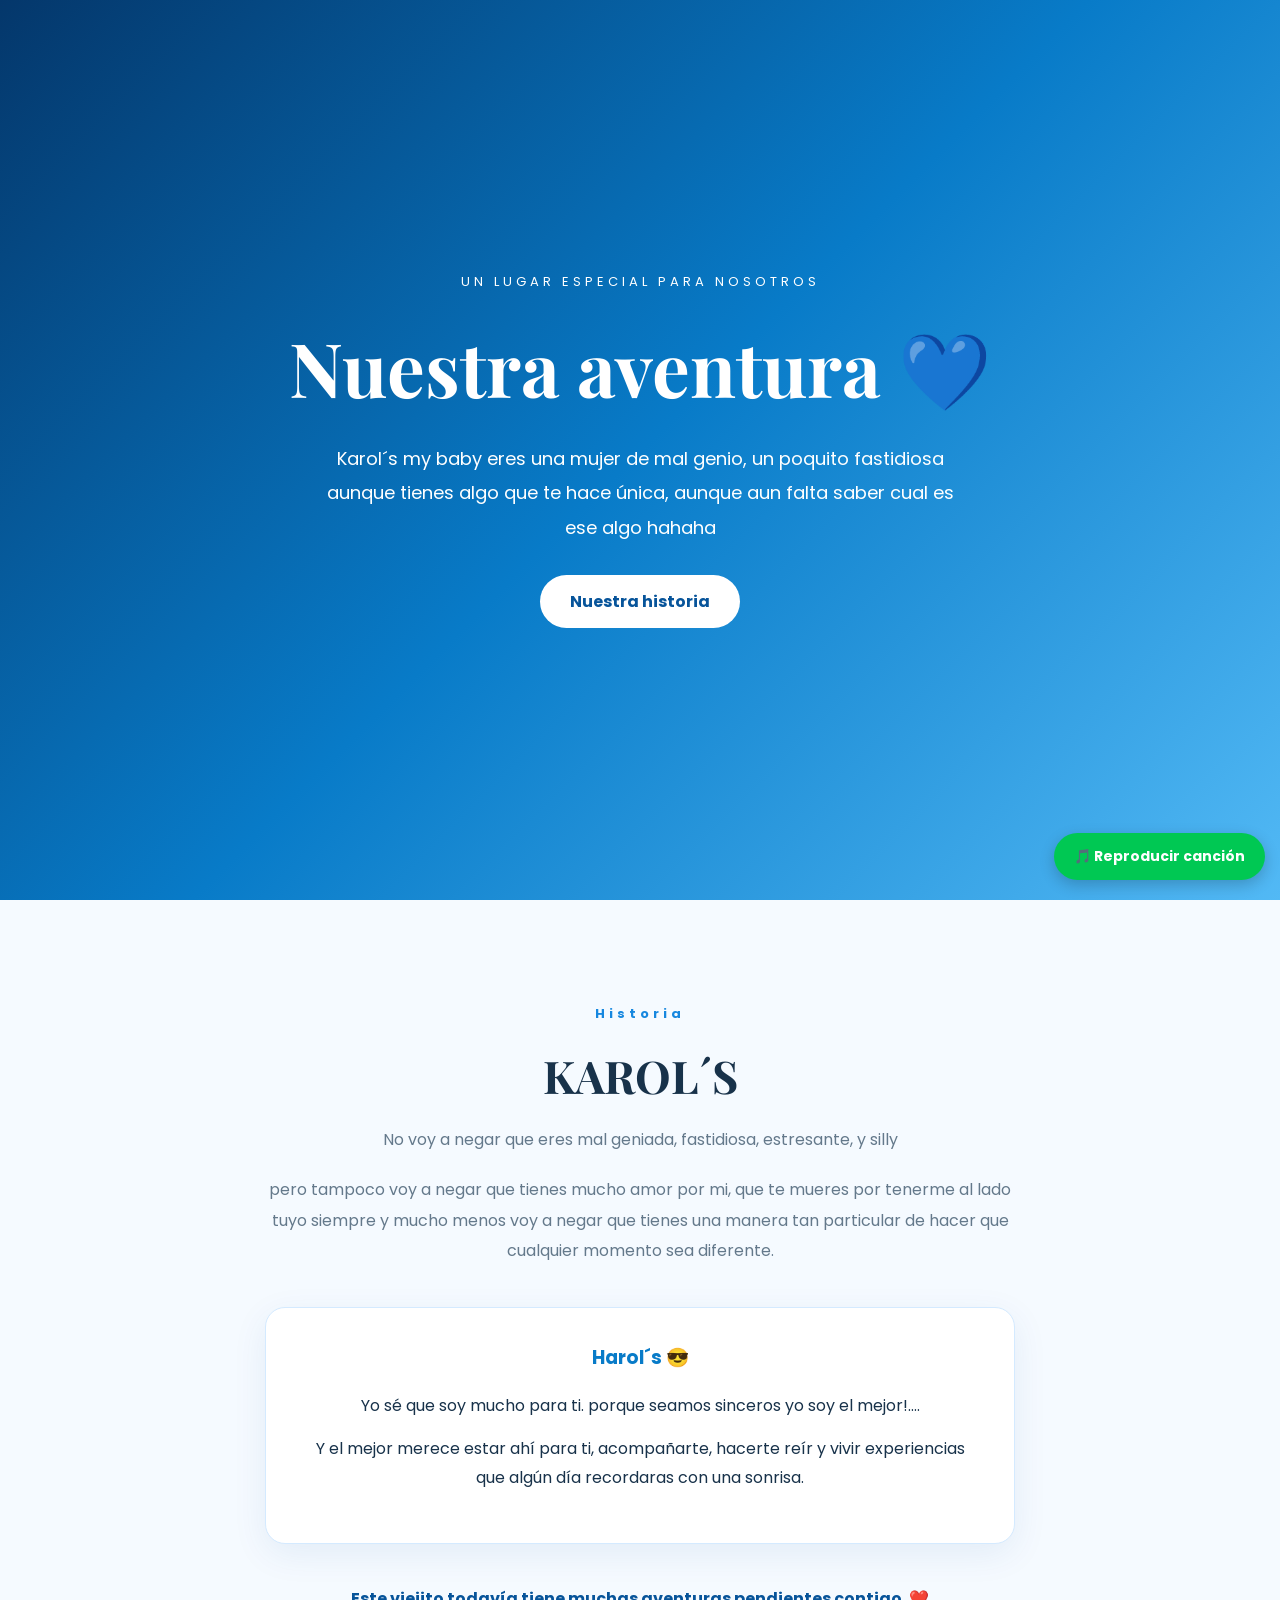
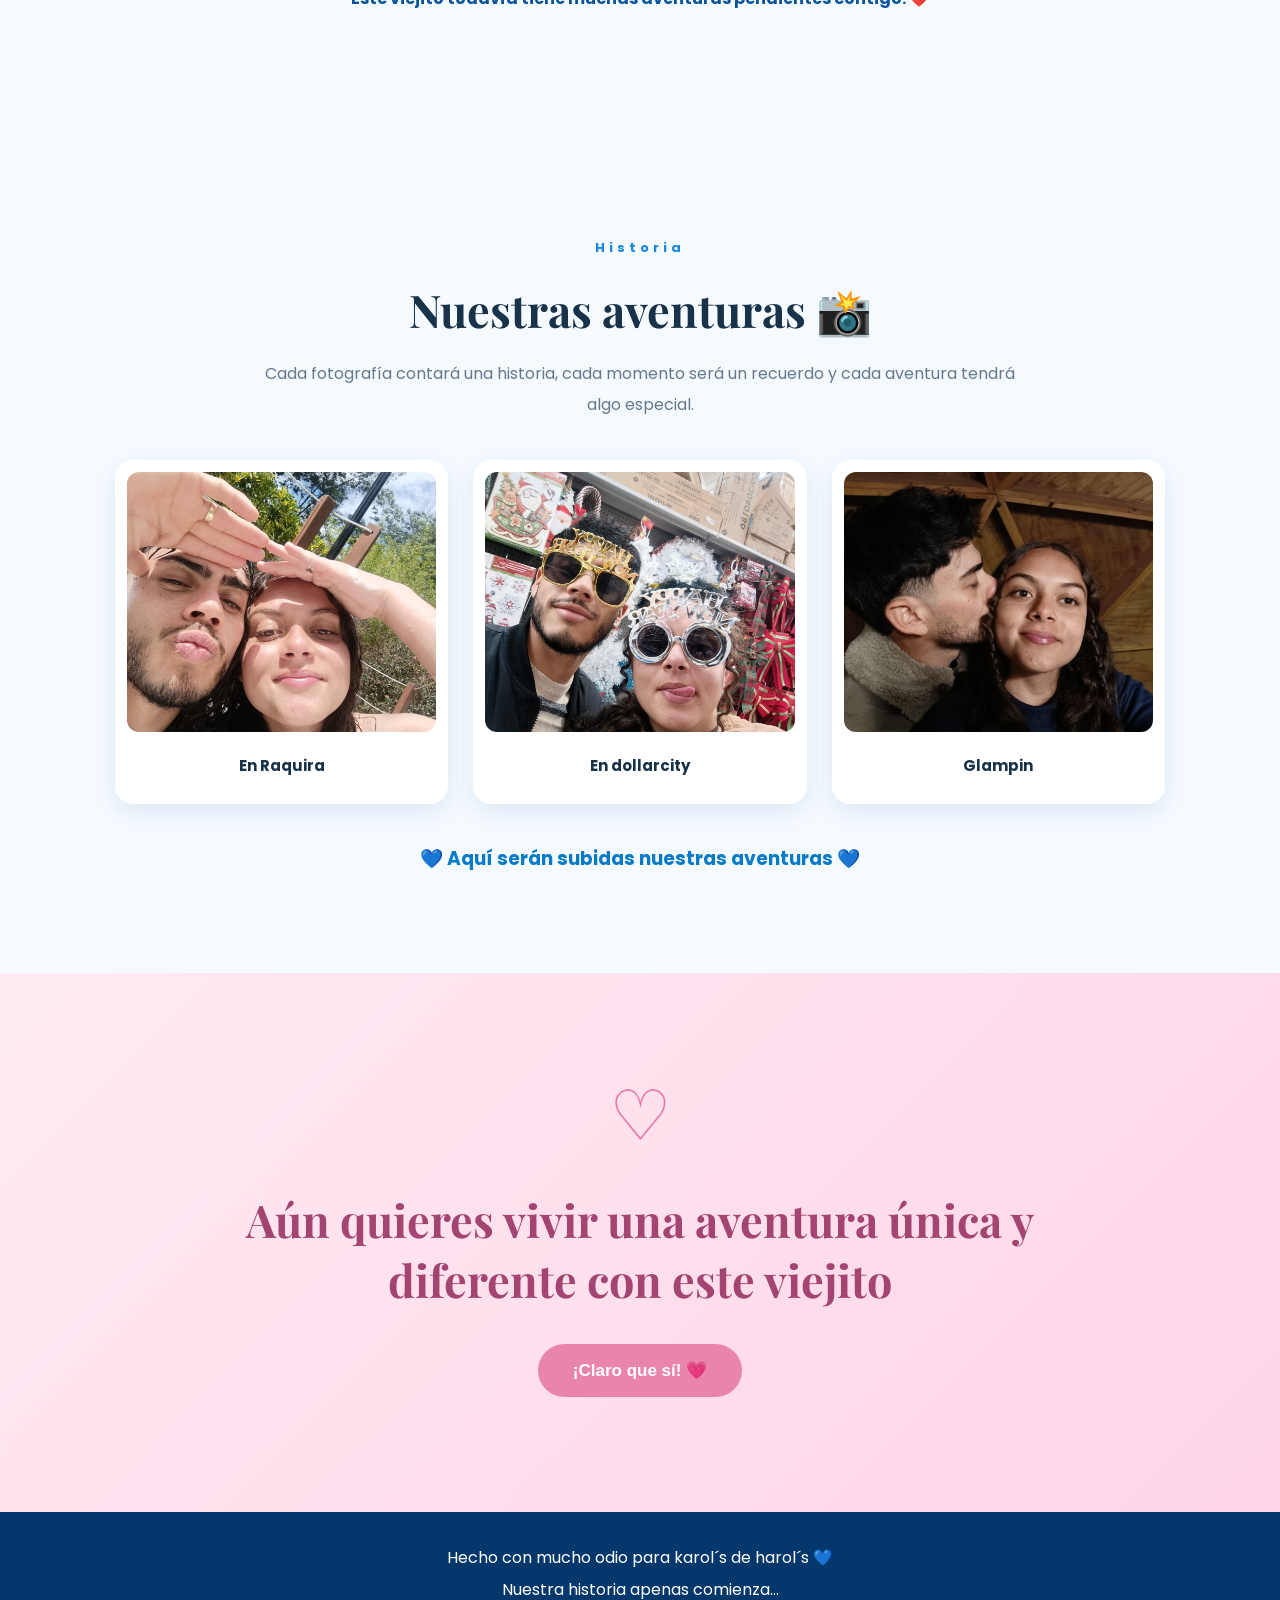
==== html/index.html @ b8f17595 "Add files via upload" ====
<!DOCTYPE html>
<html lang="es">

<head>
    <meta charset="UTF-8">
    <meta name="viewport" content="width=device-width, initial-scale=1.0">

    <title>Nuestra Aventura HYK💚</title>

    <link rel="stylesheet" href="/css/estilos.css">

    <script src="/javascript/funciones.js" defer></script>
</head>

<body>

</div>

    <!-- MUSICA -->
    <audio id="musica" loop preload="none">
        <source src="./musica/cancion.mp3" type="audio/mpeg">
        Tu navegador no soporta audio.
    </audio>

    <button id="musicaBtn" class="boton-musica" type="button">
        🎵 Reproducir canción
    </button>

    <!-- CONTENEDOR DE CORAZONES -->
    <div id="corazones"></div>

    <!-- PORTADA -->
    <header class="portada">

        <p class="subtitulo">UN LUGAR ESPECIAL PARA NOSOTROS</p>

        <h1>
            Nuestra aventura
            <span>💙</span>
        </h1>

        <p class="descripcion">
            Karol´s my baby eres una mujer de mal genio,
            un poquito fastidiosa aunque tienes algo que te hace única,
            aunque aun falta saber cual es ese algo hahaha
        </p>

        <a href="#historia" class="boton">
            Nuestra historia
        </a>

    </header>

    <!-- DESCRIPCIÓN DE ELLA -->
    <section class="historia" id="historia">

        <span class="etiqueta">Historia</span>

        <h2>KAROL´S</h2>

        <p>
            No voy a negar que eres mal geniada, fastidiosa,
            estresante, y silly
        </p>

        <p>
            pero tampoco voy a negar que tienes mucho amor por mi,
            que te mueres por tenerme al lado tuyo siempre y mucho
            menos voy a negar que tienes una manera tan particular
            de hacer que cualquier momento sea diferente.
        </p>

        <div class="mensaje">

            <h3>Harol´s 😎</h3>

            <p>
                Yo sé que soy mucho para ti.
                porque seamos sinceros yo soy el mejor!....
            </p>

            <p>
                Y el mejor merece estar ahí para ti,
                acompañarte, hacerte reír y vivir experiencias
                que algún día recordaras con una sonrisa.
            </p>

        </div>

        <p class="final-historia">
            Este viejito todavía tiene muchas aventuras
            pendientes contigo. ❤️
        </p>

    </section>

    <!-- GALERÍA DE FOTOS -->
    <section class="galeria" id="aventuras">

        <span class="etiqueta">Historia</span>

        <h2>Nuestras aventuras 📸</h2>

        <p>
            Cada fotografía contará una historia,
            cada momento será un recuerdo y cada aventura
            tendrá algo especial.
        </p>

        <div class="contenedor-fotos">

            <div class="foto">
                <img
                    src="/imagenes/WhatsApp Image 2026-11-12 at 11.1.04 PM.jpeg"
                    alt="Nuestra primera aventura">
                <h3>En Raquira</h3>
            </div>

            <div class="foto">
                <img
                    src="/imagenes/WhatsApp Image 2026-11-12 at 11.31.04 PM.jpeg"
                    alt="Un momento juntos">
                <h3>En dollarcity</h3>
            </div>

            <div class="foto">
                <img
                    src="/imagenes/WhatsApp Image 2026-11-12 at 11.31.5 PM.jpeg"
                    alt="Otra aventura juntos">
                <h3>Glampin</h3>
            </div>

        </div>

        <h3 class="frase-fotos">
            💙 Aquí serán subidas nuestras aventuras 💙
        </h3>

    </section>

    <!-- PREGUNTA FINAL -->
    <section class="pregunta">

        <div class="corazon-grande">♡</div>

        <h2>
            Aún quieres vivir una aventura única
            y diferente con este viejito
        </h2>

        <button id="respuesta">
            ¡Claro que sí! 💗
        </button>

        <p id="mensajeRespuesta"></p>

    </section>

    <!-- PIE DE PÁGINA -->
    <footer>

        <p>
            Hecho con mucho odio para karol´s de harol´s 💙
        </p>

        <p>
            Nuestra historia apenas comienza...
        </p>

    </footer>

</body>
</html>
---- css/estilos.css ----
@import url('https://fonts.googleapis.com/css2?family=Poppins:wght@300;400;600;700&family=Playfair+Display:wght@600;700&display=swap');

* {
    margin: 0;
    padding: 0;
    box-sizing: border-box;
}

html {
    scroll-behavior: smooth;
}

body {
    font-family: 'Poppins', sans-serif;
    background: #f5faff;
    color: #18324a;
}

/* PORTADA */

.portada {
    min-height: 100vh;
    background: linear-gradient(135deg, #04376b, #087bc8, #52b9f5);
    color: white;

    display: flex;
    flex-direction: column;
    justify-content: center;
    align-items: center;

    text-align: center;
    padding: 30px;
}

.subtitulo {
    letter-spacing: 4px;
    font-size: 13px;
}

.portada h1 {
    font-family: 'Playfair Display', serif;
    font-size: clamp(40px, 7vw, 75px);
    margin: 25px 0;
}

.portada h1 span {
    animation: latido 1.5s infinite;
    display: inline-block;
}

.descripcion {
    max-width: 650px;
    font-size: 18px;
    line-height: 1.9;
    margin-bottom: 30px;
}

.boton {
    background: white;
    color: #07549a;
    padding: 14px 30px;
    border-radius: 40px;
    text-decoration: none;
    font-weight: bold;
    transition: 0.3s;
}

.boton:hover {
    transform: scale(1.08);
}

/* SECCIONES */

.historia,
.galeria {
    max-width: 1100px;
    margin: auto;
    padding: 100px 25px;
    text-align: center;
}

.etiqueta {
    color: #1687df;
    font-size: 13px;
    letter-spacing: 4px;
    font-weight: bold;
}

h2 {
    font-family: 'Playfair Display', serif;
    font-size: clamp(30px, 4vw, 45px);
    margin: 20px 0;
}

.historia > p,
.galeria > p {
    max-width: 750px;
    margin: 20px auto;
    line-height: 1.9;
    color: #64798b;
}

/* MENSAJE DIVERTIDO */

.mensaje {
    background: white;
    padding: 35px;
    margin: 40px auto;
    max-width: 750px;

    border-radius: 20px;
    border: 1px solid #d4eaff;

    box-shadow: 0 10px 35px rgba(0, 80, 150, 0.08);
}

.mensaje h3 {
    color: #087bc8;
    margin-bottom: 20px;
}

.mensaje p {
    margin: 15px 0;
    line-height: 1.8;
}

.final-historia {
    color: #07549a !important;
    font-weight: bold;
}

/* GALERÍA */

.contenedor-fotos {
    display: grid;
    grid-template-columns: repeat(3, 1fr);
    gap: 25px;
    margin-top: 40px;
}

.foto {
    background: white;
    padding: 12px;
    border-radius: 18px;
    box-shadow: 0 8px 25px rgba(0, 80, 150, 0.10);
    transition: 0.3s;
}

.foto:hover {
    transform: translateY(-8px);
}

.foto img {
    width: 100%;
    height: 260px;
    object-fit: cover;
    border-radius: 12px;
}

.foto h3 {
    font-size: 15px;
    padding: 15px 5px;
}

.frase-fotos {
    color: #087bc8;
    margin-top: 40px;
}

/* PREGUNTA FINAL */

.pregunta {
    background: linear-gradient(135deg, #ffeaf3, #ffd5e7);
    text-align: center;
    padding: 90px 25px;
}

.corazon-grande {
    font-size: 70px;
    color: #e77da8;
}

.pregunta h2 {
    color: #a34570;
    max-width: 800px;
    margin: 20px auto 35px;
}

#respuesta {
    border: none;
    background: #e985ad;
    color: white;

    padding: 16px 35px;
    border-radius: 40px;

    font-size: 17px;
    font-weight: bold;
    cursor: pointer;

    transition: 0.3s;
}

#respuesta:hover {
    background: #d85d91;
    transform: scale(1.08);
}

#mensajeRespuesta {
    color: #a34570;
    font-weight: bold;
    margin-top: 25px;
}

/* PIE DE PÁGINA */

footer {
    background: #04376b;
    color: white;
    text-align: center;
    padding: 30px;
    line-height: 2;
}

/* CORAZONES ANIMADOS */

#corazones {
    position: fixed;
    inset: 0;
    pointer-events: none;
    z-index: 1000;
    overflow: hidden;
}

.corazon {
    position: fixed;
    top: -50px;
    z-index: 1000;
    pointer-events: none;

    animation: caer linear forwards;
}

@keyframes caer {
    to {
        transform: translateY(110vh) rotate(360deg);
        opacity: 0;
    }
}

@keyframes latido {
    50% {
        transform: scale(1.2);
    }
}

/* BOTON DE MUSICA */

.boton-musica {
    position: fixed;
    bottom: 20px;
    right: 15px;
    z-index: 2001;

    background: #00C853;
    color: white;

    border: none;
    border-radius: 30px;
    padding: 13px 20px;

    font-family: 'Poppins', sans-serif;
    font-size: 14px;
    font-weight: bold;

    cursor: pointer;

    box-shadow: 0 5px 15px rgba(0, 0, 0, 0.2);
    transition: 0.3s;
}

.boton-musica:hover {
    background: #009f43;
    transform: scale(1.05);
}

.boton-musica.reproduciendo {
    background: #087b45;
}

/* ADAPTACIÓN A CELULARES */

@media (max-width: 700px) {

    .contenedor-fotos {
        grid-template-columns: 1fr;
    }

    .foto img {
        height: 250px;
    }

    .historia,
    .galeria {
        padding: 65px 20px;
    }

    .descripcion {
        font-size: 16px;
    }

    .boton-musica {
        bottom: 12px;
        right: 10px;
        padding: 11px 15px;
        font-size: 12px;
    }
}
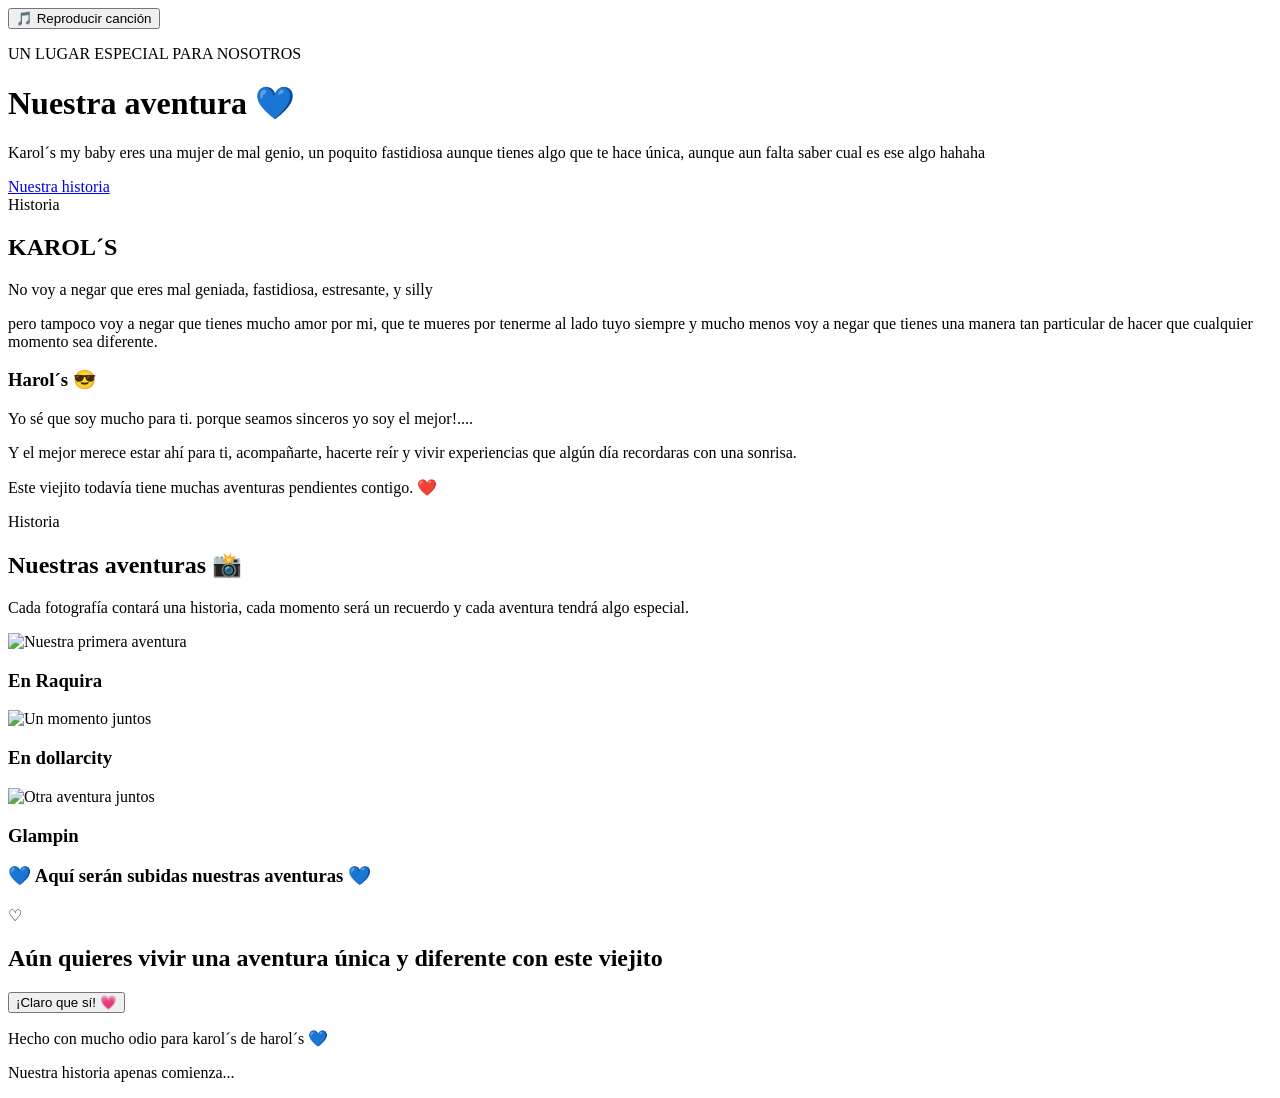
==== commit 89175579: "Update index.html" ====
--- a/html/index.html
+++ b/html/index.html
@@ -8,9 +8,9 @@
 
     <title>Nuestra Aventura HYK💚</title>
 
-    <link rel="stylesheet" href="/css/estilos.css">
+    <link rel="stylesheet" href="./css/estilos.css">
 
-    <script src="/javascript/funciones.js" defer></script>
+    <script src="./javascript/funciones.js" defer></script>
 </head>
 
 <body>
@@ -112,21 +112,21 @@
 
             <div class="foto">
                 <img
-                    src="/imagenes/WhatsApp Image 2026-11-12 at 11.1.04 PM.jpeg"
+                    src="./imagenes/WhatsApp Image 2026-11-12 at 11.1.04 PM.jpeg"
                     alt="Nuestra primera aventura">
                 <h3>En Raquira</h3>
             </div>
 
             <div class="foto">
                 <img
-                    src="/imagenes/WhatsApp Image 2026-11-12 at 11.31.04 PM.jpeg"
+                    src="./imagenes/WhatsApp Image 2026-11-12 at 11.31.04 PM.jpeg"
                     alt="Un momento juntos">
                 <h3>En dollarcity</h3>
             </div>
 
             <div class="foto">
                 <img
-                    src="/imagenes/WhatsApp Image 2026-11-12 at 11.31.5 PM.jpeg"
+                    src="./imagenes/WhatsApp Image 2026-11-12 at 11.31.5 PM.jpeg"
                     alt="Otra aventura juntos">
                 <h3>Glampin</h3>
             </div>
